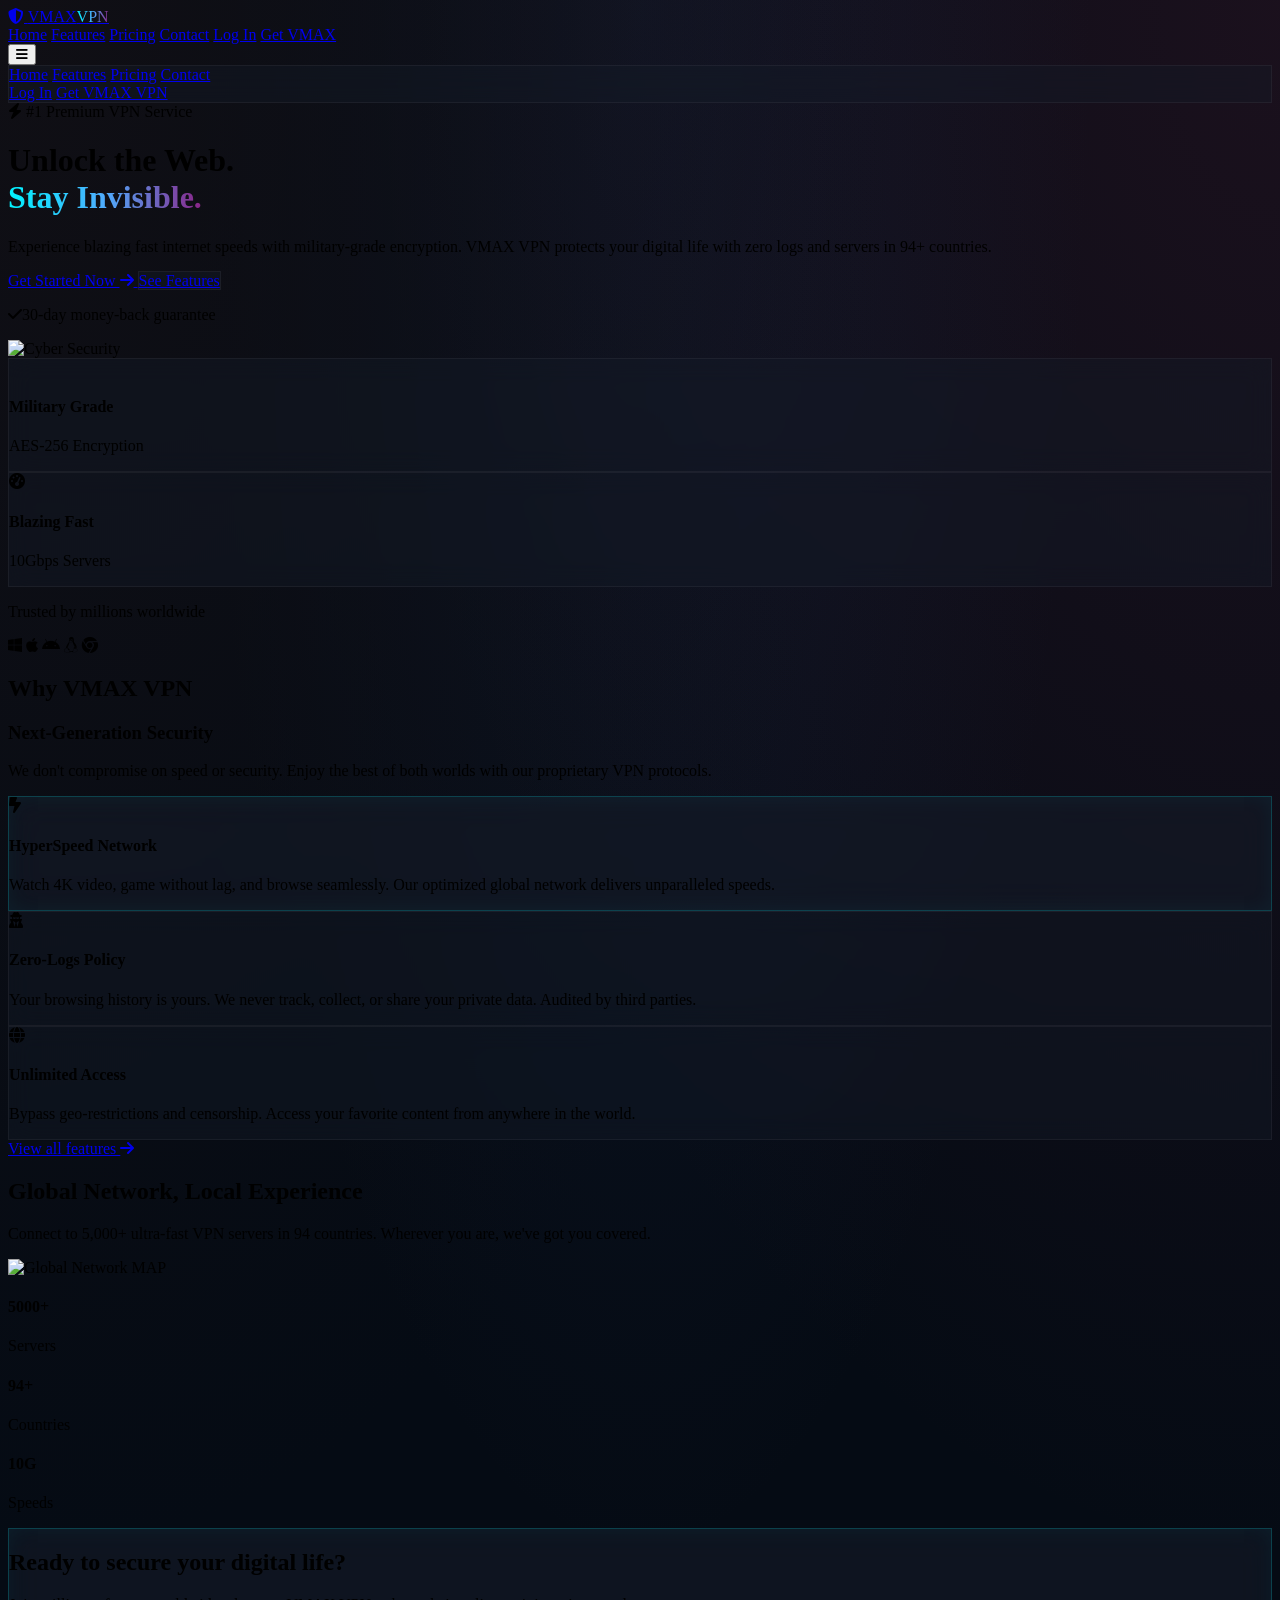
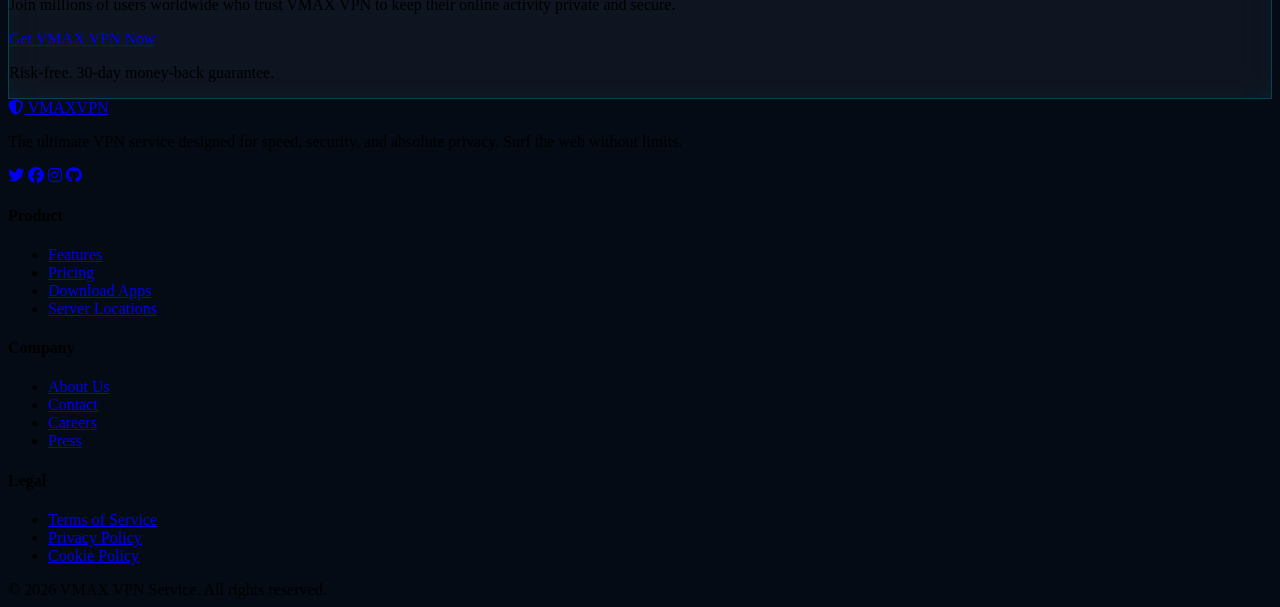
==== index.html @ 469ddf1a "Add files via upload" ====
<!DOCTYPE html>
<html lang="en" class="scroll-smooth">
<head>
    <meta charset="UTF-8">
    <meta name="viewport" content="width=device-width, initial-scale=1.0">
    <title>VMAX VPN | Superfast & Secure VPN Service</title>
    <!-- Tailwind via CDN -->
    <script src="https://cdn.tailwindcss.com"></script>
    <!-- Google Fonts -->
    <link href="https://fonts.googleapis.com/css2?family=Outfit:wght@300;400;600;800&family=Inter:wght@300;400;500;700&display=swap" rel="stylesheet">
    <!-- Font Awesome -->
    <link rel="stylesheet" href="https://cdnjs.cloudflare.com/ajax/libs/font-awesome/6.4.0/css/all.min.css">
    <!-- Custom CSS -->
    <link rel="stylesheet" href="css/style.css">
    
    <script>
        tailwind.config = {
            theme: {
                extend: {
                    fontFamily: {
                        sans: ['Inter', 'sans-serif'],
                        heading: ['Outfit', 'sans-serif'],
                    },
                    colors: {
                        vmax: {
                            dark: '#050B14',
                            gray: '#151C28',
                            cyan: '#00F2FE',
                            blue: '#4FACFE',
                            purple: '#8A2387',
                            magenta: '#E94057'
                        }
                    },
                    backgroundImage: {
                        'gradient-radial': 'radial-gradient(var(--tw-gradient-stops))',
                    },
                    boxShadow: {
                        'neon': '0 0 15px rgba(0, 242, 254, 0.5), 0 0 30px rgba(79, 172, 254, 0.3)',
                        'neon-purple': '0 0 15px rgba(138, 35, 135, 0.5), 0 0 30px rgba(138, 35, 135, 0.3)',
                    }
                }
            }
        }
    </script>
</head>
<body class="bg-vmax-dark text-white font-sans overflow-x-hidden antialiased selection:bg-vmax-cyan selection:text-vmax-dark mesh-bg">

    <!-- Navbar -->
    <nav id="navbar" class="fixed w-full z-50 transition-all duration-300 bg-transparent py-4">
        <div class="max-w-7xl mx-auto px-4 sm:px-6 lg:px-8">
            <div class="flex justify-between items-center">
                <div class="flex items-center">
                    <a href="index.html" class="flex items-center gap-2">
                        <i class="fa-solid fa-shield-halved text-3xl text-vmax-cyan"></i>
                        <span class="font-heading font-bold text-2xl tracking-wider text-white">VMAX<span class="text-vmax-cyan text-gradient">VPN</span></span>
                    </a>
                </div>
                
                <!-- Desktop Menu -->
                <div class="hidden md:flex items-center space-x-8">
                    <a href="index.html" class="text-vmax-cyan font-medium transition-colors">Home</a>
                    <a href="features.html" class="text-gray-300 hover:text-white transition-colors">Features</a>
                    <a href="pricing.html" class="text-gray-300 hover:text-white transition-colors">Pricing</a>
                    <a href="contact.html" class="text-gray-300 hover:text-white transition-colors">Contact</a>
                    <a href="#" class="px-6 py-2 rounded-full bg-transparent border border-vmax-cyan text-vmax-cyan hover:bg-vmax-cyan hover:text-vmax-dark hover:shadow-neon transition-all duration-300 font-medium">Log In</a>
                    <a href="pricing.html" class="px-6 py-2 rounded-full bg-gradient-to-r from-vmax-cyan to-vmax-blue text-vmax-dark font-semibold shadow-neon hover:shadow-lg transition-all duration-300 transform hover:-translate-y-1">Get VMAX</a>
                </div>

                <!-- Mobile menu button -->
                <div class="md:hidden flex items-center">
                    <button id="mobile-menu-btn" class="text-gray-300 hover:text-white focus:outline-none">
                        <i class="fa-solid fa-bars text-2xl"></i>
                    </button>
                </div>
            </div>
        </div>

        <!-- Mobile Menu -->
        <div id="mobile-menu" class="hidden md:hidden absolute top-full left-0 w-full glass border-b border-gray-800 backdrop-blur-xl">
            <div class="px-4 pt-2 pb-6 space-y-4">
                <a href="index.html" class="block text-vmax-cyan font-medium py-2">Home</a>
                <a href="features.html" class="block text-gray-300 hover:text-white py-2">Features</a>
                <a href="pricing.html" class="block text-gray-300 hover:text-white py-2">Pricing</a>
                <a href="contact.html" class="block text-gray-300 hover:text-white py-2">Contact</a>
                <div class="pt-4 flex flex-col gap-3">
                    <a href="#" class="w-full text-center px-6 py-3 rounded-xl border border-vmax-cyan text-vmax-cyan">Log In</a>
                    <a href="pricing.html" class="w-full text-center px-6 py-3 rounded-xl bg-gradient-to-r from-vmax-cyan to-vmax-blue text-vmax-dark font-bold shadow-neon">Get VMAX VPN</a>
                </div>
            </div>
        </div>
    </nav>

    <!-- Hero Section -->
    <div class="relative pt-32 pb-20 lg:pt-48 lg:pb-32 overflow-hidden">
        <!-- Background Effects -->
        <div class="absolute top-1/2 left-1/2 -translate-x-1/2 -translate-y-1/2 w-[800px] h-[800px] bg-vmax-blue opacity-20 blur-[150px] rounded-full pointer-events-none animate-pulse-glow"></div>
        <div class="absolute top-20 right-0 w-72 h-72 bg-vmax-purple opacity-30 blur-[100px] rounded-full pointer-events-none"></div>
        
        <div class="max-w-7xl mx-auto px-4 sm:px-6 lg:px-8 relative z-10">
            <div class="grid lg:grid-cols-2 gap-12 items-center">
                <div class="text-center lg:text-left reveal">
                    <div class="inline-block px-4 py-1.5 rounded-full border border-vmax-cyan bg-vmax-cyan/10 text-vmax-cyan font-semibold text-sm mb-6 shadow-neon">
                        <i class="fa-solid fa-bolt mr-2"></i> #1 Premium VPN Service
                    </div>
                    <h1 class="text-5xl lg:text-7xl font-heading font-extrabold leading-tight mb-6">
                        Unlock the Web. <br>
                        <span class="text-gradient">Stay Invisible.</span>
                    </h1>
                    <p class="text-xl text-gray-400 mb-8 max-w-2xl mx-auto lg:mx-0">
                        Experience blazing fast internet speeds with military-grade encryption. VMAX VPN protects your digital life with zero logs and servers in 94+ countries.
                    </p>
                    <div class="flex flex-col sm:flex-row gap-4 justify-center lg:justify-start">
                        <a href="pricing.html" class="px-8 py-4 rounded-full bg-gradient-to-r from-vmax-cyan to-vmax-blue text-vmax-dark font-bold text-lg shadow-neon hover:shadow-lg transition-all duration-300 transform hover:-translate-y-1 flex items-center justify-center gap-2">
                            Get Started Now <i class="fa-solid fa-arrow-right"></i>
                        </a>
                        <a href="#features" class="px-8 py-4 rounded-full glass text-white font-bold text-lg hover:bg-white/10 transition-all duration-300 flex items-center justify-center gap-2">
                            See Features
                        </a>
                    </div>
                    <p class="mt-6 text-sm text-gray-500 font-medium"><i class="fa-solid fa-check text-green-500 mr-2"></i>30-day money-back guarantee</p>
                </div>

                <div class="relative hidden lg:block reveal">
                    <div class="relative w-full aspect-square animate-float">
                        <img src="https://images.unsplash.com/photo-1558494949-ef010cbdcc31?auto=format&fit=crop&q=80&w=1000" alt="Cyber Security" class="rounded-3xl shadow-[0_0_50px_rgba(0,242,254,0.3)] object-cover w-full h-full border border-vmax-cyan/30">
                        <!-- Floating Badges -->
                        <div class="absolute -left-10 top-20 glass px-6 py-4 rounded-2xl border border-white/10 flex items-center gap-4 animate-float-delayed">
                            <div class="w-12 h-12 rounded-full bg-green-500/20 flex items-center justify-center text-green-500 text-xl border border-green-500/50">
                                <i class="fa-solid fa-shield-check"></i>
                            </div>
                            <div>
                                <h4 class="font-bold text-white">Military Grade</h4>
                                <p class="text-xs text-gray-400">AES-256 Encryption</p>
                            </div>
                        </div>
                        <div class="absolute -right-10 bottom-20 glass px-6 py-4 rounded-2xl border border-white/10 flex items-center gap-4 animate-float-slow">
                            <div class="w-12 h-12 rounded-full bg-vmax-cyan/20 flex items-center justify-center text-vmax-cyan text-xl border border-vmax-cyan/50">
                                <i class="fa-solid fa-gauge-high"></i>
                            </div>
                            <div>
                                <h4 class="font-bold text-white">Blazing Fast</h4>
                                <p class="text-xs text-gray-400">10Gbps Servers</p>
                            </div>
                        </div>
                    </div>
                </div>
            </div>
        </div>
    </div>

    <!-- Brands/As seen in -->
    <div class="border-y border-white/5 bg-vmax-gray/30 py-8">
        <div class="max-w-7xl mx-auto px-4 text-center">
            <p class="text-sm font-semibold text-gray-500 uppercase tracking-widest mb-6">Trusted by millions worldwide</p>
            <div class="flex flex-wrap justify-center gap-10 md:gap-20 opacity-50 grayscale hover:grayscale-0 transition-all duration-500">
                <i class="fa-brands fa-windows text-4xl hover:text-blue-500 transition-colors cursor-pointer"></i>
                <i class="fa-brands fa-apple text-4xl hover:text-white transition-colors cursor-pointer"></i>
                <i class="fa-brands fa-android text-4xl hover:text-green-500 transition-colors cursor-pointer"></i>
                <i class="fa-brands fa-linux text-4xl hover:text-yellow-500 transition-colors cursor-pointer"></i>
                <i class="fa-brands fa-chrome text-4xl hover:text-red-500 transition-colors cursor-pointer"></i>
            </div>
        </div>
    </div>

    <!-- Core Features Preview -->
    <div id="features" class="py-24 relative overflow-hidden">
        <div class="max-w-7xl mx-auto px-4 sm:px-6 lg:px-8 relative z-10">
            <div class="text-center max-w-3xl mx-auto mb-16 reveal">
                <h2 class="text-vmax-cyan font-bold tracking-wider uppercase text-sm mb-2">Why VMAX VPN</h2>
                <h3 class="text-4xl md:text-5xl font-heading font-bold mb-6">Next-Generation Security</h3>
                <p class="text-gray-400 text-lg">We don't compromise on speed or security. Enjoy the best of both worlds with our proprietary VPN protocols.</p>
            </div>

            <div class="grid md:grid-cols-3 gap-8">
                <!-- Feature 1 -->
                <div class="glass glass-glow p-8 rounded-3xl hover:transform hover:-translate-y-2 transition-all duration-300 reveal">
                    <div class="w-16 h-16 rounded-2xl bg-gradient-to-br from-vmax-cyan/20 to-vmax-blue/20 flex items-center justify-center text-vmax-cyan text-2xl mb-6 shadow-neon">
                        <i class="fa-solid fa-bolt-lightning"></i>
                    </div>
                    <h4 class="text-2xl font-bold mb-4">HyperSpeed Network</h4>
                    <p class="text-gray-400 mb-6">Watch 4K video, game without lag, and browse seamlessly. Our optimized global network delivers unparalleled speeds.</p>
                </div>

                <!-- Feature 2 -->
                <div class="glass p-8 rounded-3xl hover:glass-glow hover:transform hover:-translate-y-2 transition-all duration-300 reveal delay-100">
                    <div class="w-16 h-16 rounded-2xl bg-gradient-to-br from-vmax-purple/20 to-vmax-magenta/20 flex items-center justify-center text-vmax-purple text-2xl mb-6 shadow-neon-purple">
                        <i class="fa-solid fa-user-secret"></i>
                    </div>
                    <h4 class="text-2xl font-bold mb-4">Zero-Logs Policy</h4>
                    <p class="text-gray-400 mb-6">Your browsing history is yours. We never track, collect, or share your private data. Audited by third parties.</p>
                </div>

                <!-- Feature 3 -->
                <div class="glass p-8 rounded-3xl hover:glass-glow hover:transform hover:-translate-y-2 transition-all duration-300 reveal delay-200">
                    <div class="w-16 h-16 rounded-2xl bg-gradient-to-br from-green-500/20 to-emerald-500/20 flex items-center justify-center text-green-400 text-2xl mb-6 shadow-[0_0_15px_rgba(74,222,128,0.5)]">
                        <i class="fa-solid fa-globe"></i>
                    </div>
                    <h4 class="text-2xl font-bold mb-4">Unlimited Access</h4>
                    <p class="text-gray-400 mb-6">Bypass geo-restrictions and censorship. Access your favorite content from anywhere in the world.</p>
                </div>
            </div>
            
            <div class="text-center mt-12 reveal">
                <a href="features.html" class="inline-flex items-center gap-2 text-vmax-cyan hover:text-white transition-colors font-bold text-lg">
                    View all features <i class="fa-solid fa-arrow-right"></i>
                </a>
            </div>
        </div>
    </div>

    <!-- Map Section -->
    <div class="py-24 bg-vmax-gray/50 border-y border-white/5 relative">
        <div class="max-w-7xl mx-auto px-4 sm:px-6 lg:px-8 text-center reveal">
            <h2 class="text-3xl md:text-5xl font-heading font-bold mb-6">Global Network, Local Experience</h2>
            <p class="text-gray-400 text-lg max-w-2xl mx-auto mb-16">Connect to 5,000+ ultra-fast VPN servers in 94 countries. Wherever you are, we've got you covered.</p>
            
            <div class="relative max-w-4xl mx-auto rounded-3xl overflow-hidden shadow-2xl border border-white/10">
                <img src="https://images.unsplash.com/photo-1451187580459-43490279c0fa?auto=format&fit=crop&q=80&w=1200" alt="Global Network MAP" class="w-full object-cover h-[400px]">
                <div class="absolute inset-0 bg-gradient-to-t from-vmax-dark to-transparent"></div>
                <div class="absolute bottom-8 left-0 right-0 flex justify-center gap-8 text-center">
                    <div>
                        <h4 class="text-4xl font-black text-vmax-cyan">5000+</h4>
                        <p class="text-gray-300">Servers</p>
                    </div>
                    <div>
                        <h4 class="text-4xl font-black text-vmax-purple">94+</h4>
                        <p class="text-gray-300">Countries</p>
                    </div>
                    <div>
                        <h4 class="text-4xl font-black text-green-400">10G</h4>
                        <p class="text-gray-300">Speeds</p>
                    </div>
                </div>
            </div>
        </div>
    </div>

    <!-- CTA Section -->
    <div class="py-24 relative overflow-hidden">
        <div class="absolute inset-0 bg-gradient-vmax opacity-30"></div>
        <div class="max-w-5xl mx-auto px-4 sm:px-6 lg:px-8 relative z-10 text-center glass-glow py-16 rounded-[3rem] reveal">
            <h2 class="text-4xl md:text-5xl font-heading font-bold mb-6">Ready to secure your digital life?</h2>
            <p class="text-xl text-gray-300 mb-8 max-w-2xl mx-auto">Join millions of users worldwide who trust VMAX VPN to keep their online activity private and secure.</p>
            <a href="pricing.html" class="inline-block px-10 py-5 rounded-full bg-white text-vmax-dark font-black text-xl shadow-[0_0_30px_rgba(255,255,255,0.3)] hover:shadow-[0_0_50px_rgba(255,255,255,0.5)] transition-all duration-300 transform hover:-translate-y-1">
                Get VMAX VPN Now
            </a>
            <p class="mt-6 text-sm text-gray-400">Risk-free. 30-day money-back guarantee.</p>
        </div>
    </div>

    <!-- Footer -->
    <footer class="bg-[#03060c] pt-20 pb-10 border-t border-white/5">
        <div class="max-w-7xl mx-auto px-4 sm:px-6 lg:px-8">
            <div class="grid grid-cols-2 md:grid-cols-4 lg:grid-cols-5 gap-8 mb-16">
                <div class="col-span-2 lg:col-span-2">
                    <a href="index.html" class="flex items-center gap-2 mb-6">
                        <i class="fa-solid fa-shield-halved text-2xl text-vmax-cyan"></i>
                        <span class="font-heading font-bold text-xl tracking-wider text-white">VMAX<span class="text-vmax-cyan">VPN</span></span>
                    </a>
                    <p class="text-gray-400 mb-6 max-w-sm">The ultimate VPN service designed for speed, security, and absolute privacy. Surf the web without limits.</p>
                    <div class="flex gap-4">
                        <a href="#" class="w-10 h-10 rounded-full bg-white/5 flex items-center justify-center text-gray-400 hover:text-vmax-cyan hover:bg-white/10 transition-colors"><i class="fa-brands fa-twitter"></i></a>
                        <a href="#" class="w-10 h-10 rounded-full bg-white/5 flex items-center justify-center text-gray-400 hover:text-vmax-cyan hover:bg-white/10 transition-colors"><i class="fa-brands fa-facebook"></i></a>
                        <a href="#" class="w-10 h-10 rounded-full bg-white/5 flex items-center justify-center text-gray-400 hover:text-vmax-cyan hover:bg-white/10 transition-colors"><i class="fa-brands fa-instagram"></i></a>
                        <a href="#" class="w-10 h-10 rounded-full bg-white/5 flex items-center justify-center text-gray-400 hover:text-vmax-cyan hover:bg-white/10 transition-colors"><i class="fa-brands fa-github"></i></a>
                    </div>
                </div>
                <div>
                    <h4 class="font-bold text-white mb-6 uppercase text-sm tracking-widest">Product</h4>
                    <ul class="space-y-4">
                        <li><a href="features.html" class="text-gray-400 hover:text-vmax-cyan transition-colors">Features</a></li>
                        <li><a href="pricing.html" class="text-gray-400 hover:text-vmax-cyan transition-colors">Pricing</a></li>
                        <li><a href="#" class="text-gray-400 hover:text-vmax-cyan transition-colors">Download Apps</a></li>
                        <li><a href="#" class="text-gray-400 hover:text-vmax-cyan transition-colors">Server Locations</a></li>
                    </ul>
                </div>
                <div>
                    <h4 class="font-bold text-white mb-6 uppercase text-sm tracking-widest">Company</h4>
                    <ul class="space-y-4">
                        <li><a href="#" class="text-gray-400 hover:text-vmax-cyan transition-colors">About Us</a></li>
                        <li><a href="contact.html" class="text-gray-400 hover:text-vmax-cyan transition-colors">Contact</a></li>
                        <li><a href="#" class="text-gray-400 hover:text-vmax-cyan transition-colors">Careers</a></li>
                        <li><a href="#" class="text-gray-400 hover:text-vmax-cyan transition-colors">Press</a></li>
                    </ul>
                </div>
                <div>
                    <h4 class="font-bold text-white mb-6 uppercase text-sm tracking-widest">Legal</h4>
                    <ul class="space-y-4">
                        <li><a href="#" class="text-gray-400 hover:text-vmax-cyan transition-colors">Terms of Service</a></li>
                        <li><a href="#" class="text-gray-400 hover:text-vmax-cyan transition-colors">Privacy Policy</a></li>
                        <li><a href="#" class="text-gray-400 hover:text-vmax-cyan transition-colors">Cookie Policy</a></li>
                    </ul>
                </div>
            </div>
            <div class="pt-8 border-t border-white/10 text-center text-gray-500 text-sm">
                &copy; 2026 VMAX VPN Service. All rights reserved.
            </div>
        </div>
    </footer>

    <script src="js/script.js"></script>
</body>
</html>
---- css/style.css ----
@tailwind base;
@tailwind components;
@tailwind utilities;

/* Custom Scrollbar */
::-webkit-scrollbar {
  width: 10px;
}
::-webkit-scrollbar-track {
  background: #050B14;
}
::-webkit-scrollbar-thumb {
  background: #151C28;
  border-radius: 5px;
}
::-webkit-scrollbar-thumb:hover {
  background: #4FACFE;
}

/* Glassmorphism Classes */
.glass {
  background: rgba(21, 28, 40, 0.4);
  backdrop-filter: blur(12px);
  -webkit-backdrop-filter: blur(12px);
  border: 1px solid rgba(255, 255, 255, 0.05);
}
.glass-glow {
  background: rgba(21, 28, 40, 0.6);
  backdrop-filter: blur(16px);
  border: 1px solid rgba(0, 242, 254, 0.2);
  box-shadow: inset 0 0 20px rgba(0, 242, 254, 0.05);
}

/* Animations */
@keyframes float {
  0% { transform: translateY(0px) rotate(0deg); }
  50% { transform: translateY(-20px) rotate(2deg); }
  100% { transform: translateY(0px) rotate(0deg); }
}
.animate-float {
  animation: float 6s ease-in-out infinite;
}
.animate-float-delayed {
  animation: float 7s ease-in-out infinite 1s;
}
.animate-float-slow {
  animation: float 8s ease-in-out infinite 2s;
}

@keyframes pulse-glow {
  0%, 100% { opacity: 0.5; transform: scale(1); }
  50% { opacity: 0.8; transform: scale(1.05); }
}
.animate-pulse-glow {
  animation: pulse-glow 4s ease-in-out infinite;
}

/* text gradient */
.text-gradient {
  background: linear-gradient(to right, #00F2FE, #4FACFE, #8A2387);
  -webkit-background-clip: text;
  -webkit-text-fill-color: transparent;
  background-clip: text;
  color: transparent;
}
.text-gradient-cyan {
  background: linear-gradient(to right, #00F2FE, #4FACFE);
  -webkit-background-clip: text;
  -webkit-text-fill-color: transparent;
}

/* Custom Gradients */
.bg-gradient-vmax {
  background: linear-gradient(135deg, rgba(0,242,254,0.1) 0%, rgba(79,172,254,0.1) 50%, rgba(138,35,135,0.1) 100%);
}

/* Base Styles */
body {
  overflow-x: hidden;
}

/* Scroll reveal initial state */
.reveal {
  opacity: 0;
  transform: translateY(50px);
  transition: all 0.8s ease-out;
}
.reveal.active {
  opacity: 1;
  transform: translateY(0);
}

/* Mesh Background */
.mesh-bg {
  background-color: #050B14;
  background-image: 
    radial-gradient(at 0% 0%, hsla(253,16%,7%,1) 0, transparent 50%), 
    radial-gradient(at 50% 0%, hsla(225,39%,30%,0.2) 0, transparent 50%), 
    radial-gradient(at 100% 0%, hsla(339,49%,30%,0.2) 0, transparent 50%);
}
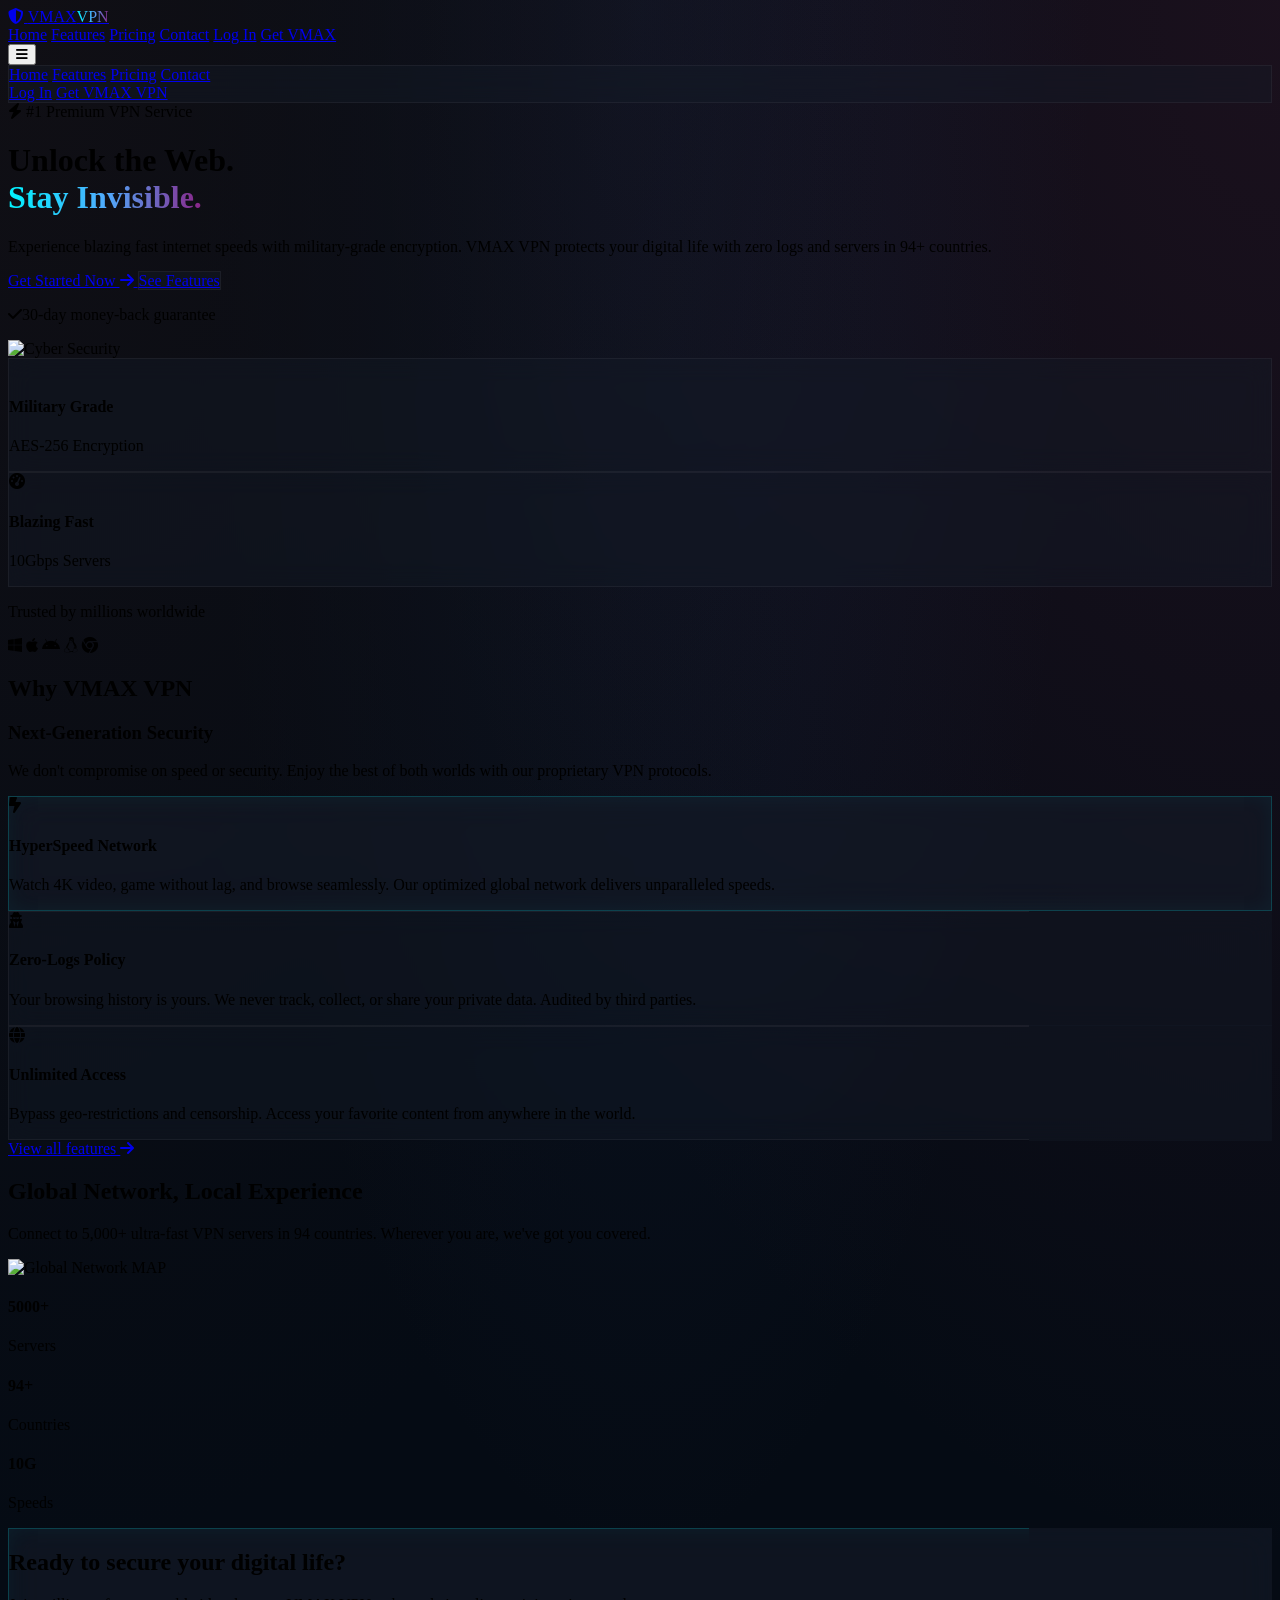
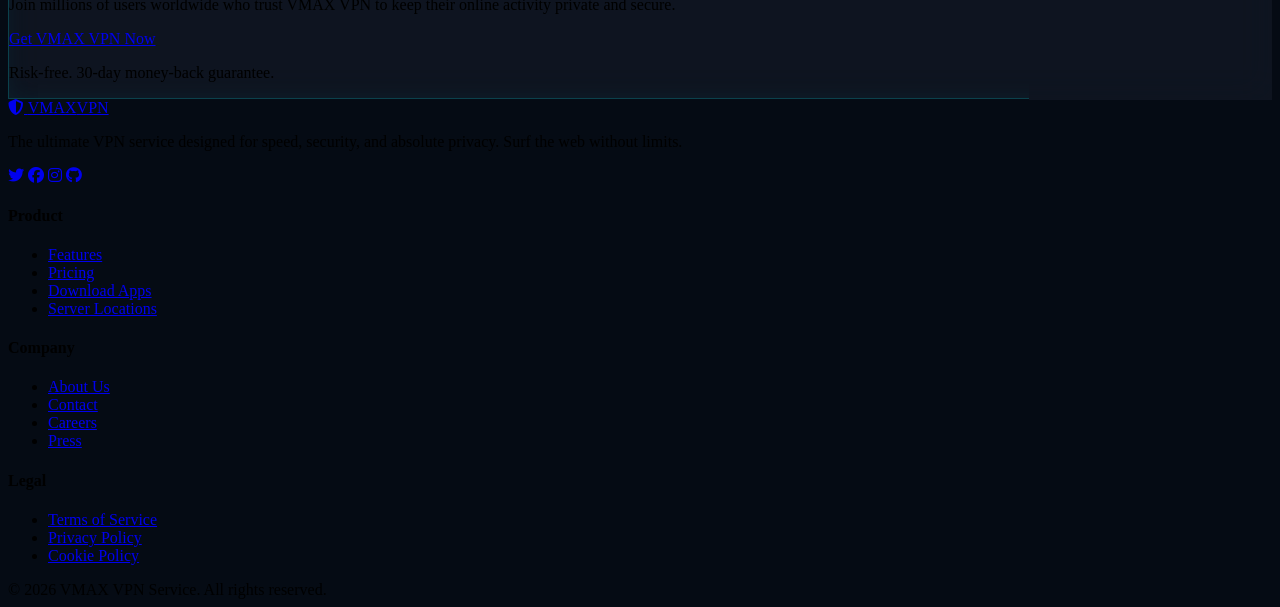
==== commit ce2582fe: "Add files via upload" ====
--- a/index.html
+++ b/index.html
@@ -1,5 +1,6 @@
 <!DOCTYPE html>
 <html lang="en" class="scroll-smooth">
+
 <head>
     <meta charset="UTF-8">
     <meta name="viewport" content="width=device-width, initial-scale=1.0">
@@ -7,12 +8,14 @@
     <!-- Tailwind via CDN -->
     <script src="https://cdn.tailwindcss.com"></script>
     <!-- Google Fonts -->
-    <link href="https://fonts.googleapis.com/css2?family=Outfit:wght@300;400;600;800&family=Inter:wght@300;400;500;700&display=swap" rel="stylesheet">
+    <link
+        href="https://fonts.googleapis.com/css2?family=Outfit:wght@300;400;600;800&family=Inter:wght@300;400;500;700&display=swap"
+        rel="stylesheet">
     <!-- Font Awesome -->
     <link rel="stylesheet" href="https://cdnjs.cloudflare.com/ajax/libs/font-awesome/6.4.0/css/all.min.css">
     <!-- Custom CSS -->
     <link rel="stylesheet" href="css/style.css">
-    
+
     <script>
         tailwind.config = {
             theme: {
@@ -43,7 +46,9 @@
         }
     </script>
 </head>
-<body class="bg-vmax-dark text-white font-sans overflow-x-hidden antialiased selection:bg-vmax-cyan selection:text-vmax-dark mesh-bg">
+
+<body
+    class="bg-vmax-dark text-white font-sans overflow-x-hidden antialiased selection:bg-vmax-cyan selection:text-vmax-dark mesh-bg">
 
     <!-- Navbar -->
     <nav id="navbar" class="fixed w-full z-50 transition-all duration-300 bg-transparent py-4">
@@ -52,18 +57,23 @@
                 <div class="flex items-center">
                     <a href="index.html" class="flex items-center gap-2">
                         <i class="fa-solid fa-shield-halved text-3xl text-vmax-cyan"></i>
-                        <span class="font-heading font-bold text-2xl tracking-wider text-white">VMAX<span class="text-vmax-cyan text-gradient">VPN</span></span>
+                        <span class="font-heading font-bold text-2xl tracking-wider text-white">VMAX<span
+                                class="text-vmax-cyan text-gradient">VPN</span></span>
                     </a>
                 </div>
-                
+
                 <!-- Desktop Menu -->
                 <div class="hidden md:flex items-center space-x-8">
                     <a href="index.html" class="text-vmax-cyan font-medium transition-colors">Home</a>
                     <a href="features.html" class="text-gray-300 hover:text-white transition-colors">Features</a>
                     <a href="pricing.html" class="text-gray-300 hover:text-white transition-colors">Pricing</a>
                     <a href="contact.html" class="text-gray-300 hover:text-white transition-colors">Contact</a>
-                    <a href="#" class="px-6 py-2 rounded-full bg-transparent border border-vmax-cyan text-vmax-cyan hover:bg-vmax-cyan hover:text-vmax-dark hover:shadow-neon transition-all duration-300 font-medium">Log In</a>
-                    <a href="pricing.html" class="px-6 py-2 rounded-full bg-gradient-to-r from-vmax-cyan to-vmax-blue text-vmax-dark font-semibold shadow-neon hover:shadow-lg transition-all duration-300 transform hover:-translate-y-1">Get VMAX</a>
+                    <a href="login.html"
+                        class="px-6 py-2 rounded-full bg-transparent border border-vmax-cyan text-vmax-cyan hover:bg-vmax-cyan hover:text-vmax-dark hover:shadow-neon transition-all duration-300 font-medium">Log
+                        In</a>
+                    <a href="pricing.html"
+                        class="px-6 py-2 rounded-full bg-gradient-to-r from-vmax-cyan to-vmax-blue text-vmax-dark font-semibold shadow-neon hover:shadow-lg transition-all duration-300 transform hover:-translate-y-1">Get
+                        VMAX</a>
                 </div>
 
                 <!-- Mobile menu button -->
@@ -76,15 +86,20 @@
         </div>
 
         <!-- Mobile Menu -->
-        <div id="mobile-menu" class="hidden md:hidden absolute top-full left-0 w-full glass border-b border-gray-800 backdrop-blur-xl">
+        <div id="mobile-menu"
+            class="hidden md:hidden absolute top-full left-0 w-full glass border-b border-gray-800 backdrop-blur-xl">
             <div class="px-4 pt-2 pb-6 space-y-4">
                 <a href="index.html" class="block text-vmax-cyan font-medium py-2">Home</a>
                 <a href="features.html" class="block text-gray-300 hover:text-white py-2">Features</a>
                 <a href="pricing.html" class="block text-gray-300 hover:text-white py-2">Pricing</a>
                 <a href="contact.html" class="block text-gray-300 hover:text-white py-2">Contact</a>
                 <div class="pt-4 flex flex-col gap-3">
-                    <a href="#" class="w-full text-center px-6 py-3 rounded-xl border border-vmax-cyan text-vmax-cyan">Log In</a>
-                    <a href="pricing.html" class="w-full text-center px-6 py-3 rounded-xl bg-gradient-to-r from-vmax-cyan to-vmax-blue text-vmax-dark font-bold shadow-neon">Get VMAX VPN</a>
+                    <a href="login.html"
+                        class="w-full text-center px-6 py-3 rounded-xl border border-vmax-cyan text-vmax-cyan">Log
+                        In</a>
+                    <a href="pricing.html"
+                        class="w-full text-center px-6 py-3 rounded-xl bg-gradient-to-r from-vmax-cyan to-vmax-blue text-vmax-dark font-bold shadow-neon">Get
+                        VMAX VPN</a>
                 </div>
             </div>
         </div>
@@ -93,13 +108,18 @@
     <!-- Hero Section -->
     <div class="relative pt-32 pb-20 lg:pt-48 lg:pb-32 overflow-hidden">
         <!-- Background Effects -->
-        <div class="absolute top-1/2 left-1/2 -translate-x-1/2 -translate-y-1/2 w-[800px] h-[800px] bg-vmax-blue opacity-20 blur-[150px] rounded-full pointer-events-none animate-pulse-glow"></div>
-        <div class="absolute top-20 right-0 w-72 h-72 bg-vmax-purple opacity-30 blur-[100px] rounded-full pointer-events-none"></div>
-        
+        <div
+            class="absolute top-1/2 left-1/2 -translate-x-1/2 -translate-y-1/2 w-[800px] h-[800px] bg-vmax-blue opacity-20 blur-[150px] rounded-full pointer-events-none animate-pulse-glow">
+        </div>
+        <div
+            class="absolute top-20 right-0 w-72 h-72 bg-vmax-purple opacity-30 blur-[100px] rounded-full pointer-events-none">
+        </div>
+
         <div class="max-w-7xl mx-auto px-4 sm:px-6 lg:px-8 relative z-10">
             <div class="grid lg:grid-cols-2 gap-12 items-center">
                 <div class="text-center lg:text-left reveal">
-                    <div class="inline-block px-4 py-1.5 rounded-full border border-vmax-cyan bg-vmax-cyan/10 text-vmax-cyan font-semibold text-sm mb-6 shadow-neon">
+                    <div
+                        class="inline-block px-4 py-1.5 rounded-full border border-vmax-cyan bg-vmax-cyan/10 text-vmax-cyan font-semibold text-sm mb-6 shadow-neon">
                         <i class="fa-solid fa-bolt mr-2"></i> #1 Premium VPN Service
                     </div>
                     <h1 class="text-5xl lg:text-7xl font-heading font-extrabold leading-tight mb-6">
@@ -107,25 +127,33 @@
                         <span class="text-gradient">Stay Invisible.</span>
                     </h1>
                     <p class="text-xl text-gray-400 mb-8 max-w-2xl mx-auto lg:mx-0">
-                        Experience blazing fast internet speeds with military-grade encryption. VMAX VPN protects your digital life with zero logs and servers in 94+ countries.
+                        Experience blazing fast internet speeds with military-grade encryption. VMAX VPN protects your
+                        digital life with zero logs and servers in 94+ countries.
                     </p>
                     <div class="flex flex-col sm:flex-row gap-4 justify-center lg:justify-start">
-                        <a href="pricing.html" class="px-8 py-4 rounded-full bg-gradient-to-r from-vmax-cyan to-vmax-blue text-vmax-dark font-bold text-lg shadow-neon hover:shadow-lg transition-all duration-300 transform hover:-translate-y-1 flex items-center justify-center gap-2">
+                        <a href="pricing.html"
+                            class="px-8 py-4 rounded-full bg-gradient-to-r from-vmax-cyan to-vmax-blue text-vmax-dark font-bold text-lg shadow-neon hover:shadow-lg transition-all duration-300 transform hover:-translate-y-1 flex items-center justify-center gap-2">
                             Get Started Now <i class="fa-solid fa-arrow-right"></i>
                         </a>
-                        <a href="#features" class="px-8 py-4 rounded-full glass text-white font-bold text-lg hover:bg-white/10 transition-all duration-300 flex items-center justify-center gap-2">
+                        <a href="#features"
+                            class="px-8 py-4 rounded-full glass text-white font-bold text-lg hover:bg-white/10 transition-all duration-300 flex items-center justify-center gap-2">
                             See Features
                         </a>
                     </div>
-                    <p class="mt-6 text-sm text-gray-500 font-medium"><i class="fa-solid fa-check text-green-500 mr-2"></i>30-day money-back guarantee</p>
+                    <p class="mt-6 text-sm text-gray-500 font-medium"><i
+                            class="fa-solid fa-check text-green-500 mr-2"></i>30-day money-back guarantee</p>
                 </div>
 
                 <div class="relative hidden lg:block reveal">
                     <div class="relative w-full aspect-square animate-float">
-                        <img src="https://images.unsplash.com/photo-1558494949-ef010cbdcc31?auto=format&fit=crop&q=80&w=1000" alt="Cyber Security" class="rounded-3xl shadow-[0_0_50px_rgba(0,242,254,0.3)] object-cover w-full h-full border border-vmax-cyan/30">
+                        <img src="https://images.unsplash.com/photo-1558494949-ef010cbdcc31?auto=format&fit=crop&q=80&w=1000"
+                            alt="Cyber Security"
+                            class="rounded-3xl shadow-[0_0_50px_rgba(0,242,254,0.3)] object-cover w-full h-full border border-vmax-cyan/30">
                         <!-- Floating Badges -->
-                        <div class="absolute -left-10 top-20 glass px-6 py-4 rounded-2xl border border-white/10 flex items-center gap-4 animate-float-delayed">
-                            <div class="w-12 h-12 rounded-full bg-green-500/20 flex items-center justify-center text-green-500 text-xl border border-green-500/50">
+                        <div
+                            class="absolute -left-10 top-20 glass px-6 py-4 rounded-2xl border border-white/10 flex items-center gap-4 animate-float-delayed">
+                            <div
+                                class="w-12 h-12 rounded-full bg-green-500/20 flex items-center justify-center text-green-500 text-xl border border-green-500/50">
                                 <i class="fa-solid fa-shield-check"></i>
                             </div>
                             <div>
@@ -133,8 +161,10 @@
                                 <p class="text-xs text-gray-400">AES-256 Encryption</p>
                             </div>
                         </div>
-                        <div class="absolute -right-10 bottom-20 glass px-6 py-4 rounded-2xl border border-white/10 flex items-center gap-4 animate-float-slow">
-                            <div class="w-12 h-12 rounded-full bg-vmax-cyan/20 flex items-center justify-center text-vmax-cyan text-xl border border-vmax-cyan/50">
+                        <div
+                            class="absolute -right-10 bottom-20 glass px-6 py-4 rounded-2xl border border-white/10 flex items-center gap-4 animate-float-slow">
+                            <div
+                                class="w-12 h-12 rounded-full bg-vmax-cyan/20 flex items-center justify-center text-vmax-cyan text-xl border border-vmax-cyan/50">
                                 <i class="fa-solid fa-gauge-high"></i>
                             </div>
                             <div>
@@ -151,8 +181,10 @@
     <!-- Brands/As seen in -->
     <div class="border-y border-white/5 bg-vmax-gray/30 py-8">
         <div class="max-w-7xl mx-auto px-4 text-center">
-            <p class="text-sm font-semibold text-gray-500 uppercase tracking-widest mb-6">Trusted by millions worldwide</p>
-            <div class="flex flex-wrap justify-center gap-10 md:gap-20 opacity-50 grayscale hover:grayscale-0 transition-all duration-500">
+            <p class="text-sm font-semibold text-gray-500 uppercase tracking-widest mb-6">Trusted by millions worldwide
+            </p>
+            <div
+                class="flex flex-wrap justify-center gap-10 md:gap-20 opacity-50 grayscale hover:grayscale-0 transition-all duration-500">
                 <i class="fa-brands fa-windows text-4xl hover:text-blue-500 transition-colors cursor-pointer"></i>
                 <i class="fa-brands fa-apple text-4xl hover:text-white transition-colors cursor-pointer"></i>
                 <i class="fa-brands fa-android text-4xl hover:text-green-500 transition-colors cursor-pointer"></i>
@@ -168,40 +200,51 @@
             <div class="text-center max-w-3xl mx-auto mb-16 reveal">
                 <h2 class="text-vmax-cyan font-bold tracking-wider uppercase text-sm mb-2">Why VMAX VPN</h2>
                 <h3 class="text-4xl md:text-5xl font-heading font-bold mb-6">Next-Generation Security</h3>
-                <p class="text-gray-400 text-lg">We don't compromise on speed or security. Enjoy the best of both worlds with our proprietary VPN protocols.</p>
+                <p class="text-gray-400 text-lg">We don't compromise on speed or security. Enjoy the best of both worlds
+                    with our proprietary VPN protocols.</p>
             </div>
 
             <div class="grid md:grid-cols-3 gap-8">
                 <!-- Feature 1 -->
-                <div class="glass glass-glow p-8 rounded-3xl hover:transform hover:-translate-y-2 transition-all duration-300 reveal">
-                    <div class="w-16 h-16 rounded-2xl bg-gradient-to-br from-vmax-cyan/20 to-vmax-blue/20 flex items-center justify-center text-vmax-cyan text-2xl mb-6 shadow-neon">
+                <div
+                    class="glass glass-glow p-8 rounded-3xl hover:transform hover:-translate-y-2 transition-all duration-300 reveal">
+                    <div
+                        class="w-16 h-16 rounded-2xl bg-gradient-to-br from-vmax-cyan/20 to-vmax-blue/20 flex items-center justify-center text-vmax-cyan text-2xl mb-6 shadow-neon">
                         <i class="fa-solid fa-bolt-lightning"></i>
                     </div>
                     <h4 class="text-2xl font-bold mb-4">HyperSpeed Network</h4>
-                    <p class="text-gray-400 mb-6">Watch 4K video, game without lag, and browse seamlessly. Our optimized global network delivers unparalleled speeds.</p>
+                    <p class="text-gray-400 mb-6">Watch 4K video, game without lag, and browse seamlessly. Our optimized
+                        global network delivers unparalleled speeds.</p>
                 </div>
 
                 <!-- Feature 2 -->
-                <div class="glass p-8 rounded-3xl hover:glass-glow hover:transform hover:-translate-y-2 transition-all duration-300 reveal delay-100">
-                    <div class="w-16 h-16 rounded-2xl bg-gradient-to-br from-vmax-purple/20 to-vmax-magenta/20 flex items-center justify-center text-vmax-purple text-2xl mb-6 shadow-neon-purple">
+                <div
+                    class="glass p-8 rounded-3xl hover:glass-glow hover:transform hover:-translate-y-2 transition-all duration-300 reveal delay-100">
+                    <div
+                        class="w-16 h-16 rounded-2xl bg-gradient-to-br from-vmax-purple/20 to-vmax-magenta/20 flex items-center justify-center text-vmax-purple text-2xl mb-6 shadow-neon-purple">
                         <i class="fa-solid fa-user-secret"></i>
                     </div>
                     <h4 class="text-2xl font-bold mb-4">Zero-Logs Policy</h4>
-                    <p class="text-gray-400 mb-6">Your browsing history is yours. We never track, collect, or share your private data. Audited by third parties.</p>
+                    <p class="text-gray-400 mb-6">Your browsing history is yours. We never track, collect, or share your
+                        private data. Audited by third parties.</p>
                 </div>
 
                 <!-- Feature 3 -->
-                <div class="glass p-8 rounded-3xl hover:glass-glow hover:transform hover:-translate-y-2 transition-all duration-300 reveal delay-200">
-                    <div class="w-16 h-16 rounded-2xl bg-gradient-to-br from-green-500/20 to-emerald-500/20 flex items-center justify-center text-green-400 text-2xl mb-6 shadow-[0_0_15px_rgba(74,222,128,0.5)]">
+                <div
+                    class="glass p-8 rounded-3xl hover:glass-glow hover:transform hover:-translate-y-2 transition-all duration-300 reveal delay-200">
+                    <div
+                        class="w-16 h-16 rounded-2xl bg-gradient-to-br from-green-500/20 to-emerald-500/20 flex items-center justify-center text-green-400 text-2xl mb-6 shadow-[0_0_15px_rgba(74,222,128,0.5)]">
                         <i class="fa-solid fa-globe"></i>
                     </div>
                     <h4 class="text-2xl font-bold mb-4">Unlimited Access</h4>
-                    <p class="text-gray-400 mb-6">Bypass geo-restrictions and censorship. Access your favorite content from anywhere in the world.</p>
-                </div>
-            </div>
-            
+                    <p class="text-gray-400 mb-6">Bypass geo-restrictions and censorship. Access your favorite content
+                        from anywhere in the world.</p>
+                </div>
+            </div>
+
             <div class="text-center mt-12 reveal">
-                <a href="features.html" class="inline-flex items-center gap-2 text-vmax-cyan hover:text-white transition-colors font-bold text-lg">
+                <a href="features.html"
+                    class="inline-flex items-center gap-2 text-vmax-cyan hover:text-white transition-colors font-bold text-lg">
                     View all features <i class="fa-solid fa-arrow-right"></i>
                 </a>
             </div>
@@ -212,10 +255,12 @@
     <div class="py-24 bg-vmax-gray/50 border-y border-white/5 relative">
         <div class="max-w-7xl mx-auto px-4 sm:px-6 lg:px-8 text-center reveal">
             <h2 class="text-3xl md:text-5xl font-heading font-bold mb-6">Global Network, Local Experience</h2>
-            <p class="text-gray-400 text-lg max-w-2xl mx-auto mb-16">Connect to 5,000+ ultra-fast VPN servers in 94 countries. Wherever you are, we've got you covered.</p>
-            
+            <p class="text-gray-400 text-lg max-w-2xl mx-auto mb-16">Connect to 5,000+ ultra-fast VPN servers in 94
+                countries. Wherever you are, we've got you covered.</p>
+
             <div class="relative max-w-4xl mx-auto rounded-3xl overflow-hidden shadow-2xl border border-white/10">
-                <img src="https://images.unsplash.com/photo-1451187580459-43490279c0fa?auto=format&fit=crop&q=80&w=1200" alt="Global Network MAP" class="w-full object-cover h-[400px]">
+                <img src="https://images.unsplash.com/photo-1451187580459-43490279c0fa?auto=format&fit=crop&q=80&w=1200"
+                    alt="Global Network MAP" class="w-full object-cover h-[400px]">
                 <div class="absolute inset-0 bg-gradient-to-t from-vmax-dark to-transparent"></div>
                 <div class="absolute bottom-8 left-0 right-0 flex justify-center gap-8 text-center">
                     <div>
@@ -238,10 +283,13 @@
     <!-- CTA Section -->
     <div class="py-24 relative overflow-hidden">
         <div class="absolute inset-0 bg-gradient-vmax opacity-30"></div>
-        <div class="max-w-5xl mx-auto px-4 sm:px-6 lg:px-8 relative z-10 text-center glass-glow py-16 rounded-[3rem] reveal">
+        <div
+            class="max-w-5xl mx-auto px-4 sm:px-6 lg:px-8 relative z-10 text-center glass-glow py-16 rounded-[3rem] reveal">
             <h2 class="text-4xl md:text-5xl font-heading font-bold mb-6">Ready to secure your digital life?</h2>
-            <p class="text-xl text-gray-300 mb-8 max-w-2xl mx-auto">Join millions of users worldwide who trust VMAX VPN to keep their online activity private and secure.</p>
-            <a href="pricing.html" class="inline-block px-10 py-5 rounded-full bg-white text-vmax-dark font-black text-xl shadow-[0_0_30px_rgba(255,255,255,0.3)] hover:shadow-[0_0_50px_rgba(255,255,255,0.5)] transition-all duration-300 transform hover:-translate-y-1">
+            <p class="text-xl text-gray-300 mb-8 max-w-2xl mx-auto">Join millions of users worldwide who trust VMAX VPN
+                to keep their online activity private and secure.</p>
+            <a href="pricing.html"
+                class="inline-block px-10 py-5 rounded-full bg-white text-vmax-dark font-black text-xl shadow-[0_0_30px_rgba(255,255,255,0.3)] hover:shadow-[0_0_50px_rgba(255,255,255,0.5)] transition-all duration-300 transform hover:-translate-y-1">
                 Get VMAX VPN Now
             </a>
             <p class="mt-6 text-sm text-gray-400">Risk-free. 30-day money-back guarantee.</p>
@@ -255,30 +303,45 @@
                 <div class="col-span-2 lg:col-span-2">
                     <a href="index.html" class="flex items-center gap-2 mb-6">
                         <i class="fa-solid fa-shield-halved text-2xl text-vmax-cyan"></i>
-                        <span class="font-heading font-bold text-xl tracking-wider text-white">VMAX<span class="text-vmax-cyan">VPN</span></span>
+                        <span class="font-heading font-bold text-xl tracking-wider text-white">VMAX<span
+                                class="text-vmax-cyan">VPN</span></span>
                     </a>
-                    <p class="text-gray-400 mb-6 max-w-sm">The ultimate VPN service designed for speed, security, and absolute privacy. Surf the web without limits.</p>
+                    <p class="text-gray-400 mb-6 max-w-sm">The ultimate VPN service designed for speed, security, and
+                        absolute privacy. Surf the web without limits.</p>
                     <div class="flex gap-4">
-                        <a href="#" class="w-10 h-10 rounded-full bg-white/5 flex items-center justify-center text-gray-400 hover:text-vmax-cyan hover:bg-white/10 transition-colors"><i class="fa-brands fa-twitter"></i></a>
-                        <a href="#" class="w-10 h-10 rounded-full bg-white/5 flex items-center justify-center text-gray-400 hover:text-vmax-cyan hover:bg-white/10 transition-colors"><i class="fa-brands fa-facebook"></i></a>
-                        <a href="#" class="w-10 h-10 rounded-full bg-white/5 flex items-center justify-center text-gray-400 hover:text-vmax-cyan hover:bg-white/10 transition-colors"><i class="fa-brands fa-instagram"></i></a>
-                        <a href="#" class="w-10 h-10 rounded-full bg-white/5 flex items-center justify-center text-gray-400 hover:text-vmax-cyan hover:bg-white/10 transition-colors"><i class="fa-brands fa-github"></i></a>
+                        <a href="#"
+                            class="w-10 h-10 rounded-full bg-white/5 flex items-center justify-center text-gray-400 hover:text-vmax-cyan hover:bg-white/10 transition-colors"><i
+                                class="fa-brands fa-twitter"></i></a>
+                        <a href="#"
+                            class="w-10 h-10 rounded-full bg-white/5 flex items-center justify-center text-gray-400 hover:text-vmax-cyan hover:bg-white/10 transition-colors"><i
+                                class="fa-brands fa-facebook"></i></a>
+                        <a href="#"
+                            class="w-10 h-10 rounded-full bg-white/5 flex items-center justify-center text-gray-400 hover:text-vmax-cyan hover:bg-white/10 transition-colors"><i
+                                class="fa-brands fa-instagram"></i></a>
+                        <a href="#"
+                            class="w-10 h-10 rounded-full bg-white/5 flex items-center justify-center text-gray-400 hover:text-vmax-cyan hover:bg-white/10 transition-colors"><i
+                                class="fa-brands fa-github"></i></a>
                     </div>
                 </div>
                 <div>
                     <h4 class="font-bold text-white mb-6 uppercase text-sm tracking-widest">Product</h4>
                     <ul class="space-y-4">
-                        <li><a href="features.html" class="text-gray-400 hover:text-vmax-cyan transition-colors">Features</a></li>
-                        <li><a href="pricing.html" class="text-gray-400 hover:text-vmax-cyan transition-colors">Pricing</a></li>
-                        <li><a href="#" class="text-gray-400 hover:text-vmax-cyan transition-colors">Download Apps</a></li>
-                        <li><a href="#" class="text-gray-400 hover:text-vmax-cyan transition-colors">Server Locations</a></li>
+                        <li><a href="features.html"
+                                class="text-gray-400 hover:text-vmax-cyan transition-colors">Features</a></li>
+                        <li><a href="pricing.html"
+                                class="text-gray-400 hover:text-vmax-cyan transition-colors">Pricing</a></li>
+                        <li><a href="#" class="text-gray-400 hover:text-vmax-cyan transition-colors">Download Apps</a>
+                        </li>
+                        <li><a href="#" class="text-gray-400 hover:text-vmax-cyan transition-colors">Server
+                                Locations</a></li>
                     </ul>
                 </div>
                 <div>
                     <h4 class="font-bold text-white mb-6 uppercase text-sm tracking-widest">Company</h4>
                     <ul class="space-y-4">
                         <li><a href="#" class="text-gray-400 hover:text-vmax-cyan transition-colors">About Us</a></li>
-                        <li><a href="contact.html" class="text-gray-400 hover:text-vmax-cyan transition-colors">Contact</a></li>
+                        <li><a href="contact.html"
+                                class="text-gray-400 hover:text-vmax-cyan transition-colors">Contact</a></li>
                         <li><a href="#" class="text-gray-400 hover:text-vmax-cyan transition-colors">Careers</a></li>
                         <li><a href="#" class="text-gray-400 hover:text-vmax-cyan transition-colors">Press</a></li>
                     </ul>
@@ -286,9 +349,12 @@
                 <div>
                     <h4 class="font-bold text-white mb-6 uppercase text-sm tracking-widest">Legal</h4>
                     <ul class="space-y-4">
-                        <li><a href="#" class="text-gray-400 hover:text-vmax-cyan transition-colors">Terms of Service</a></li>
-                        <li><a href="#" class="text-gray-400 hover:text-vmax-cyan transition-colors">Privacy Policy</a></li>
-                        <li><a href="#" class="text-gray-400 hover:text-vmax-cyan transition-colors">Cookie Policy</a></li>
+                        <li><a href="#" class="text-gray-400 hover:text-vmax-cyan transition-colors">Terms of
+                                Service</a></li>
+                        <li><a href="#" class="text-gray-400 hover:text-vmax-cyan transition-colors">Privacy Policy</a>
+                        </li>
+                        <li><a href="#" class="text-gray-400 hover:text-vmax-cyan transition-colors">Cookie Policy</a>
+                        </li>
                     </ul>
                 </div>
             </div>
@@ -300,4 +366,5 @@
 
     <script src="js/script.js"></script>
 </body>
-</html>
+
+</html>
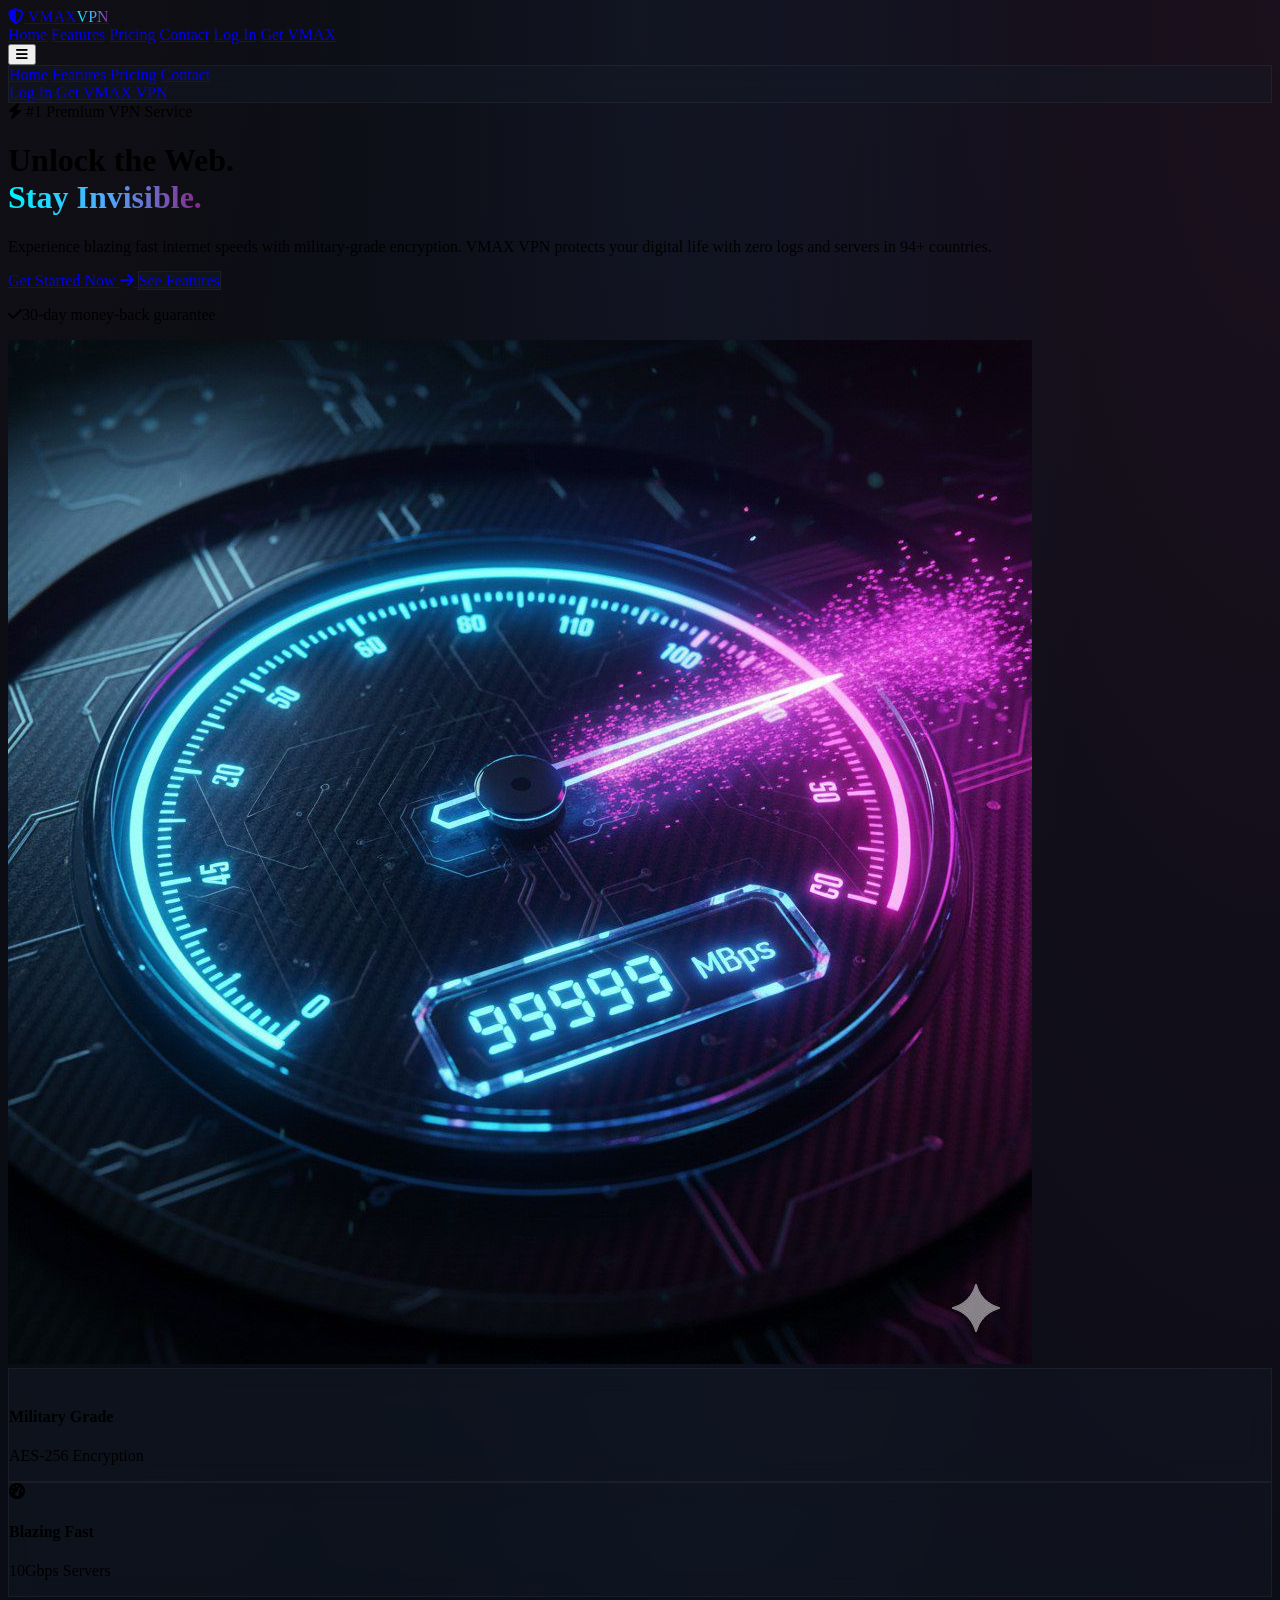
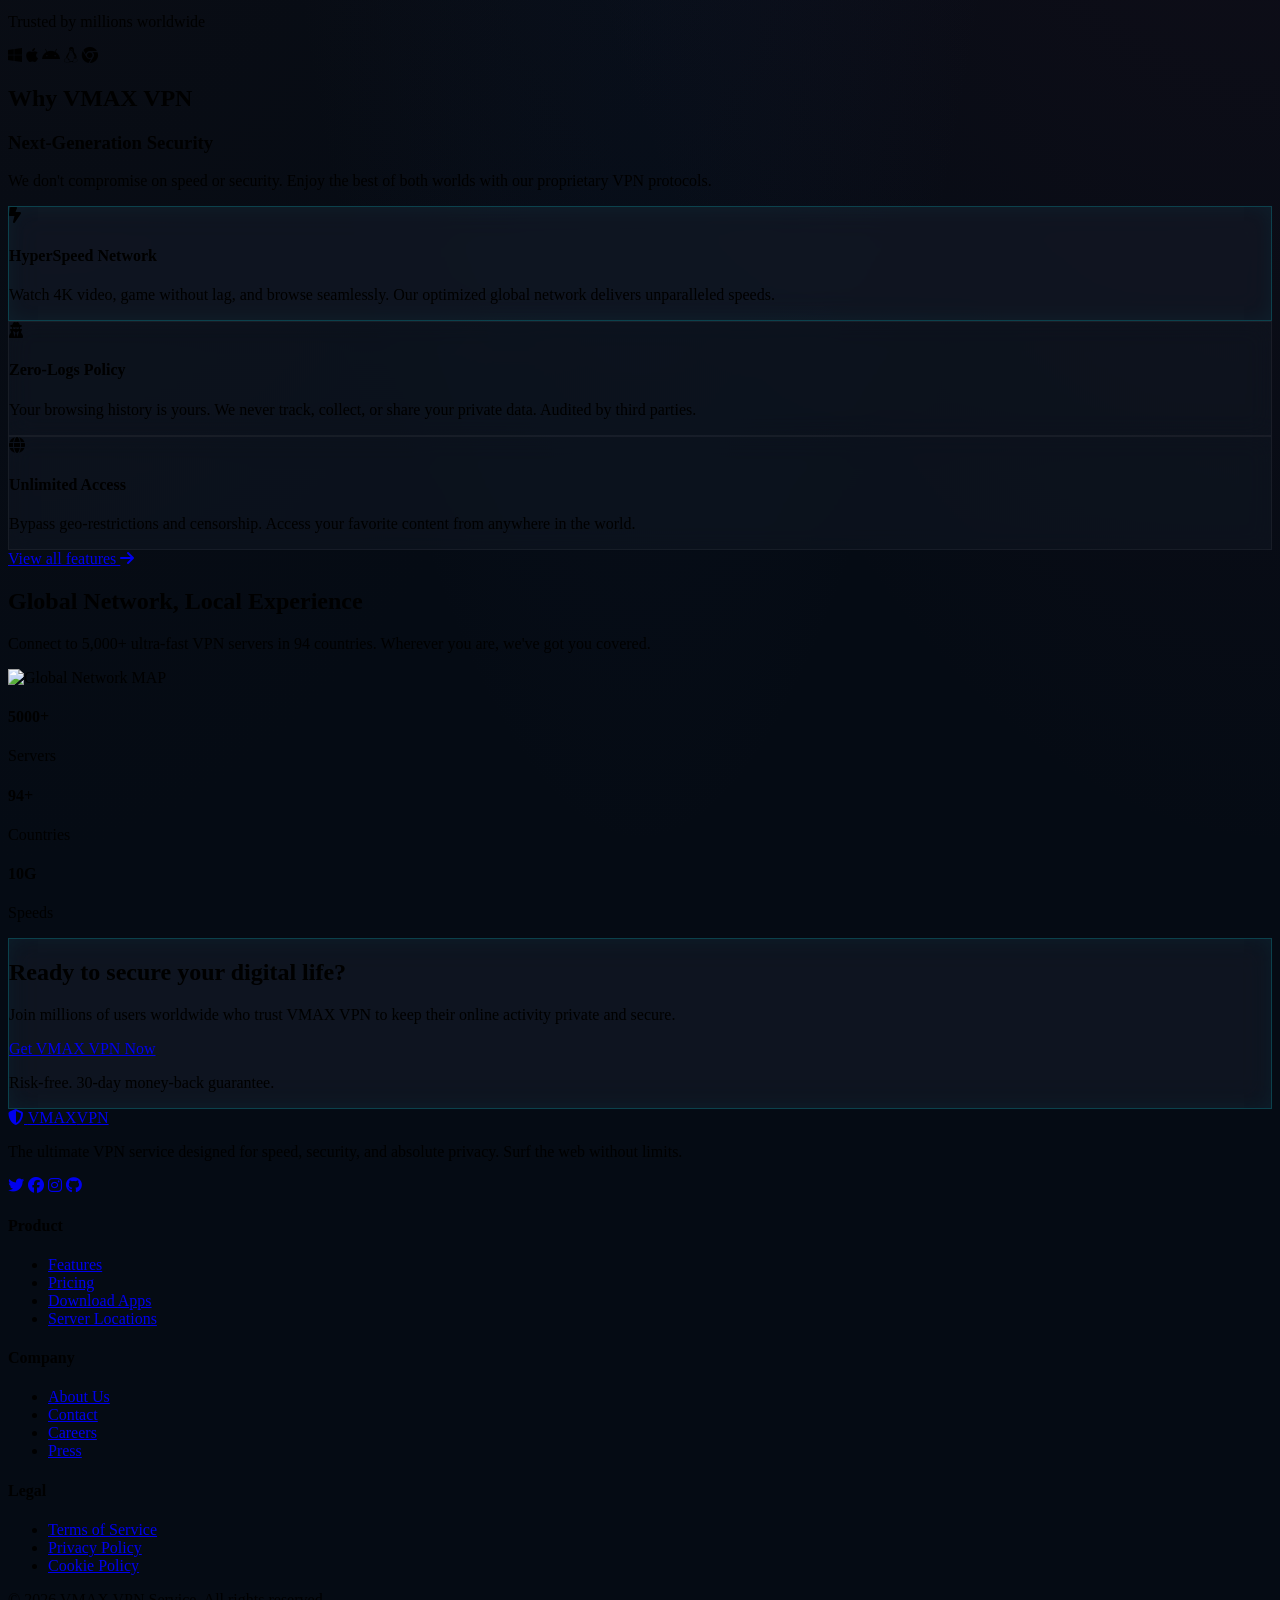
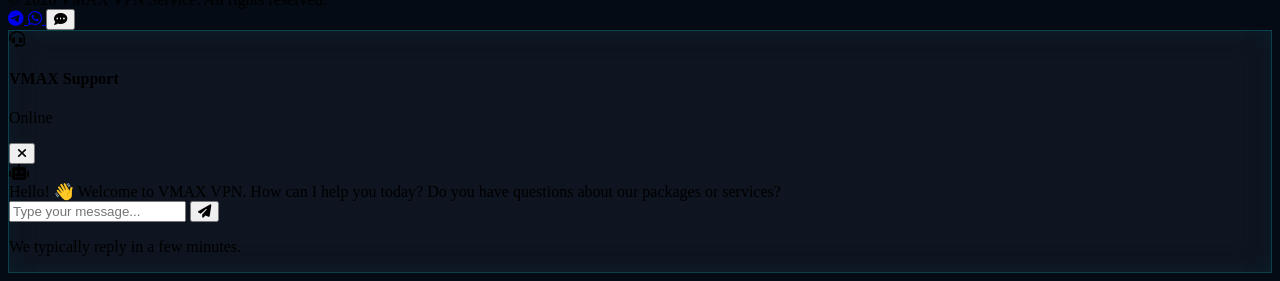
==== commit 99b8fe19: "Add files via upload" ====
--- a/index.html
+++ b/index.html
@@ -50,8 +50,14 @@
 <body
     class="bg-vmax-dark text-white font-sans overflow-x-hidden antialiased selection:bg-vmax-cyan selection:text-vmax-dark mesh-bg">
 
+    <!-- Fixed Decorative Border -->
+    <div
+        class="fixed inset-4 pointer-events-none z-[100] rounded-[2rem] border-2 border-vmax-cyan/15 shadow-[inset_0_0_20px_rgba(0,242,254,0.05),_0_0_20px_rgba(0,242,254,0.1)]">
+    </div>
+
     <!-- Navbar -->
-    <nav id="navbar" class="fixed w-full z-50 transition-all duration-300 bg-transparent py-4">
+    <nav id="navbar"
+        class="fixed top-0 left-0 right-0 z-50 transition-all duration-300 bg-transparent py-4 mt-6 mx-4 md:mx-6 rounded-3xl">
         <div class="max-w-7xl mx-auto px-4 sm:px-6 lg:px-8">
             <div class="flex justify-between items-center">
                 <div class="flex items-center">
@@ -87,7 +93,7 @@
 
         <!-- Mobile Menu -->
         <div id="mobile-menu"
-            class="hidden md:hidden absolute top-full left-0 w-full glass border-b border-gray-800 backdrop-blur-xl">
+            class="hidden md:hidden absolute top-full left-0 right-0 glass border-t border-white/10 backdrop-blur-xl mt-2 rounded-2xl mx-2 shadow-2xl">
             <div class="px-4 pt-2 pb-6 space-y-4">
                 <a href="index.html" class="block text-vmax-cyan font-medium py-2">Home</a>
                 <a href="features.html" class="block text-gray-300 hover:text-white py-2">Features</a>
@@ -146,8 +152,7 @@
 
                 <div class="relative hidden lg:block reveal">
                     <div class="relative w-full aspect-square animate-float">
-                        <img src="https://images.unsplash.com/photo-1558494949-ef010cbdcc31?auto=format&fit=crop&q=80&w=1000"
-                            alt="Cyber Security"
+                        <img src="hero-vpn.jpeg" alt="VPN Security Network"
                             class="rounded-3xl shadow-[0_0_50px_rgba(0,242,254,0.3)] object-cover w-full h-full border border-vmax-cyan/30">
                         <!-- Floating Badges -->
                         <div
